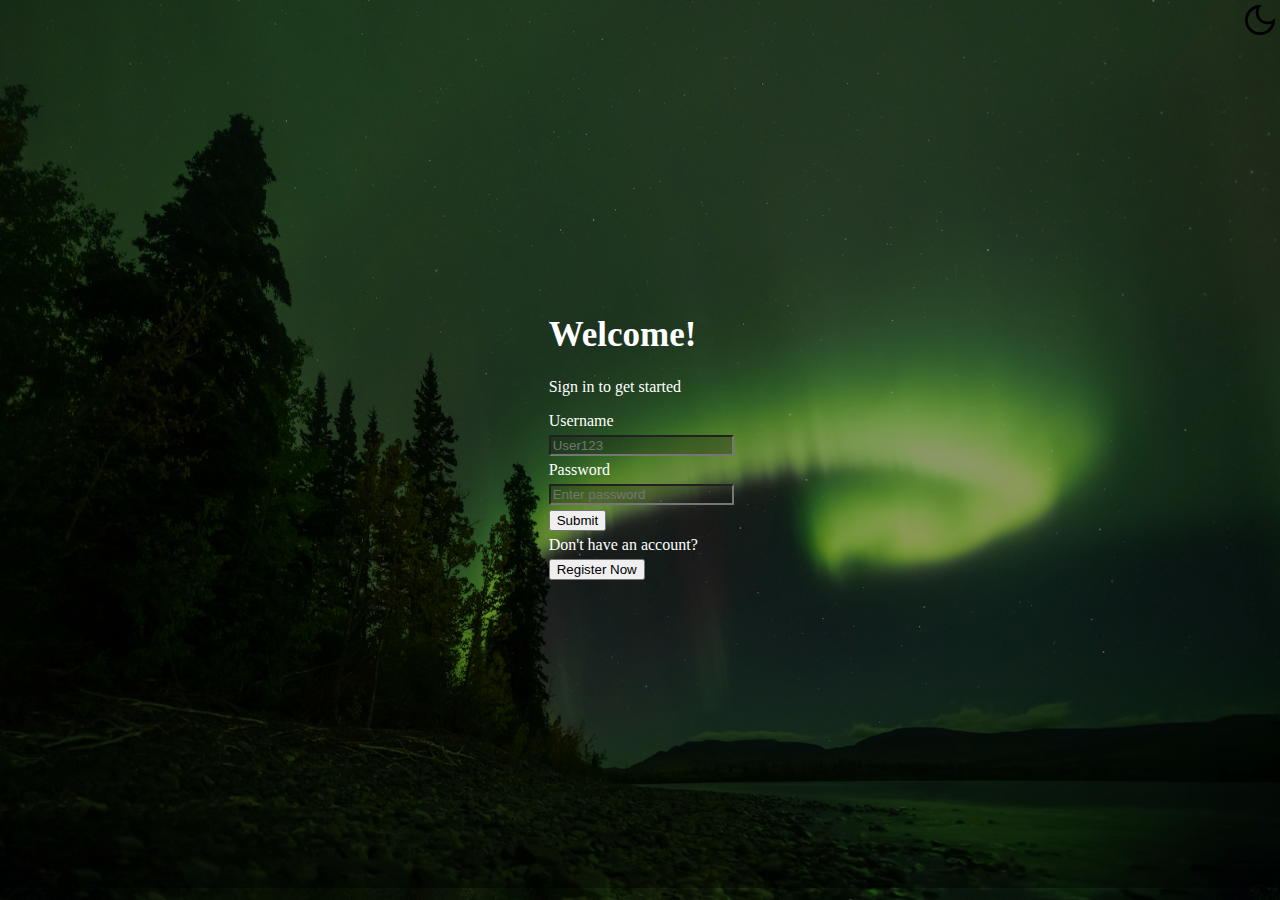
==== index.html @ 608f137f "intial commit" ====
<!DOCTYPE html>
<html lang="en">
<head>
    <meta charset="UTF-8">
    <meta name="viewport" content="width=device-width, initial-scale=1.0">
    <link rel="stylesheet" href="styles.css">
    <script src="script.js"></script>
    <title>Sign up</title>
</head>
<body>
    <span class="theme" class="material-symbols-outlined"
    
       onclick="setTheme()"></span>
    <div class="formBody">
       <div class="content">
        <h1>Welcome!</h1>
        <p>Sign in to get started</p>
        <form id="main">
            <label for="Username">Username</label>
            <input type="text" id='account' placeholder="User123">
            <label for="Password" >Password</label>
            <input type="Password"id='account' placeholder="Enter password">
            <input type="button" type="Submit" value =Submit>
            <label for="register">Don't have an account?</label>
            <input type="button" value="Register Now" onclick="register()">
        </form>
       </div>
    </div>
    
</body>
</html>
---- styles.css ----
:root{
    --theme-icon:url('img/dark_mode.svg');
    --theme-image:url('img/darkW1.jpg');
}
.dark {
    --theme-icon:url('img/dark_mode.svg');
    --theme-image:url('img/darkW1.jpg');
    --input-bg:rgb(20,20,20,0.3);
}

.light {
    --theme-icon:url('img/light_mode.svg');
    --theme-image:url('img/lightW1.jpg');
    --input-bg:rgb(240,240,240,0.3);
}
html{
    box-sizing: border-box;
    }
body {
    background-image: var(--theme-image);
    background-size: 100vw 100vh;
    overflow: hidden;
    }
    
h1{
    font-size:35px;   
    }
div.formBody{
    color: white;
    padding-left: 0.2rem;
    background-color: rgb(0,0,0,0.4);
    height: 100vh;
    width: 100vw;
    margin: -20px -10px;
    display: flex;
    justify-content: center;
    align-items: center;
    }

.theme{
    background-image: var(--theme-icon);
    position: absolute;
    top: 0px;
    right: 0px;
    height: 40px;
    width: 40px;
}

form >* {
    display: block;
    margin: 5px 0 5px 0;
}

#account {
    background: var(--input-bg);

}
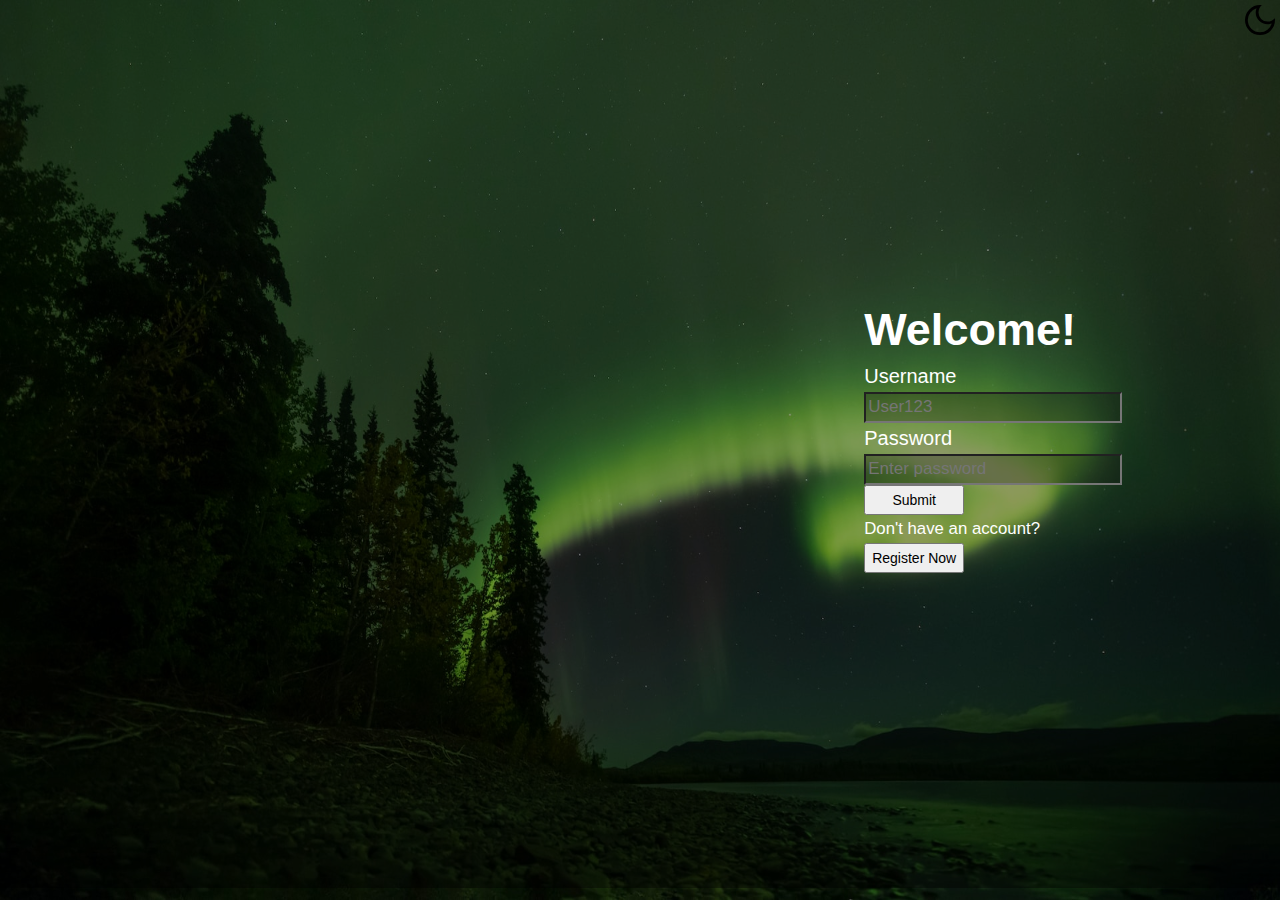
==== commit 93c4fd15: "remove sign in message shift form box to left" ====
--- a/index.html
+++ b/index.html
@@ -14,7 +14,6 @@
     <div class="formBody">
        <div class="content">
         <h1>Welcome!</h1>
-        <p>Sign in to get started</p>
         <form id="main">
             <label for="Username">Username</label>
             <input type="text" id='account' placeholder="User123">
--- a/styles.css
+++ b/styles.css
@@ -1,3 +1,6 @@
+html{
+    font-family: Verdana, Geneva, sans-serif;
+}
 :root{
     --theme-icon:url('img/dark_mode.svg');
     --theme-image:url('img/darkW1.jpg');
@@ -6,16 +9,20 @@
     --theme-icon:url('img/dark_mode.svg');
     --theme-image:url('img/darkW1.jpg');
     --input-bg:rgb(20,20,20,0.3);
+    --input-color:white;
 }
 
 .light {
     --theme-icon:url('img/light_mode.svg');
     --theme-image:url('img/lightW1.jpg');
     --input-bg:rgb(240,240,240,0.3);
+    --input-color: white;
 }
+
 html{
     box-sizing: border-box;
     }
+
 body {
     background-image: var(--theme-image);
     background-size: 100vw 100vh;
@@ -23,8 +30,13 @@
     }
     
 h1{
-    font-size:35px;   
+    font-size:45px; 
+    margin: 0 0 5px 0;  
     }
+
+p {
+    font-size: 18px;
+}
 div.formBody{
     color: white;
     padding-left: 0.2rem;
@@ -48,10 +60,32 @@
 
 form >* {
     display: block;
-    margin: 5px 0 5px 0;
 }
 
 #account {
     background: var(--input-bg);
+    width: 250px;
+    height: 25px;
+    color: var(--input-color);
+    font-size: 17px
+}
 
-}+label {
+    font-size: 20px;
+    padding: 4px 0 4px 0;
+}
+
+.content {
+margin-left: 55vw;
+}
+
+[type='button']{
+    height: 30px;
+    width: 100px;
+    font-size: 14px
+}
+
+[for='register']{
+    font-size: 16.8px;
+}
+
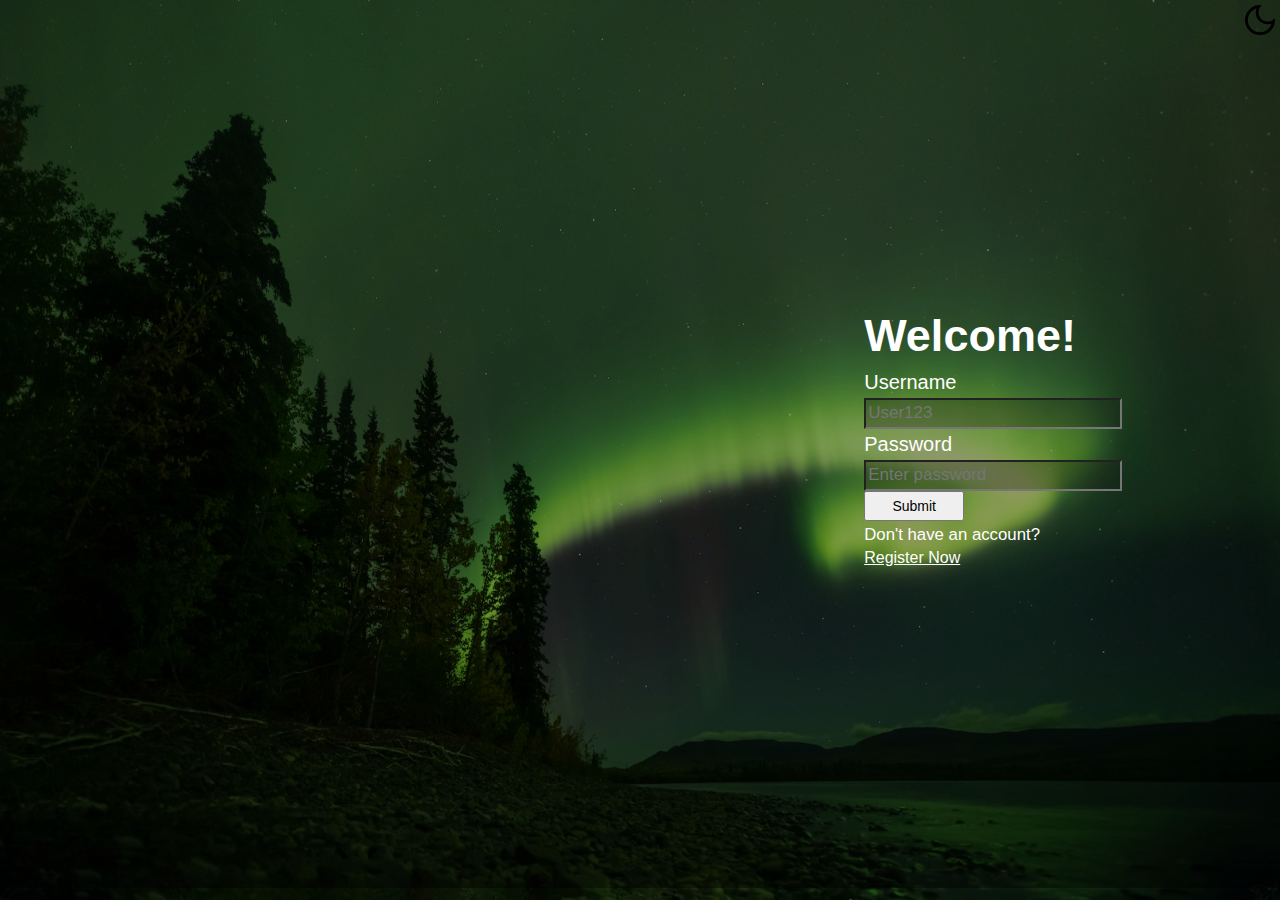
==== commit 97bf428b: "change button ui" ====
--- a/index.html
+++ b/index.html
@@ -21,7 +21,7 @@
             <input type="Password"id='account' placeholder="Enter password">
             <input type="button" type="Submit" value =Submit>
             <label for="register">Don't have an account?</label>
-            <input type="button" value="Register Now" onclick="register()">
+            <a href="register.html">Register Now</a>
         </form>
        </div>
     </div>
--- a/styles.css
+++ b/styles.css
@@ -89,3 +89,6 @@
     font-size: 16.8px;
 }
 
+a {
+    color: white;
+}